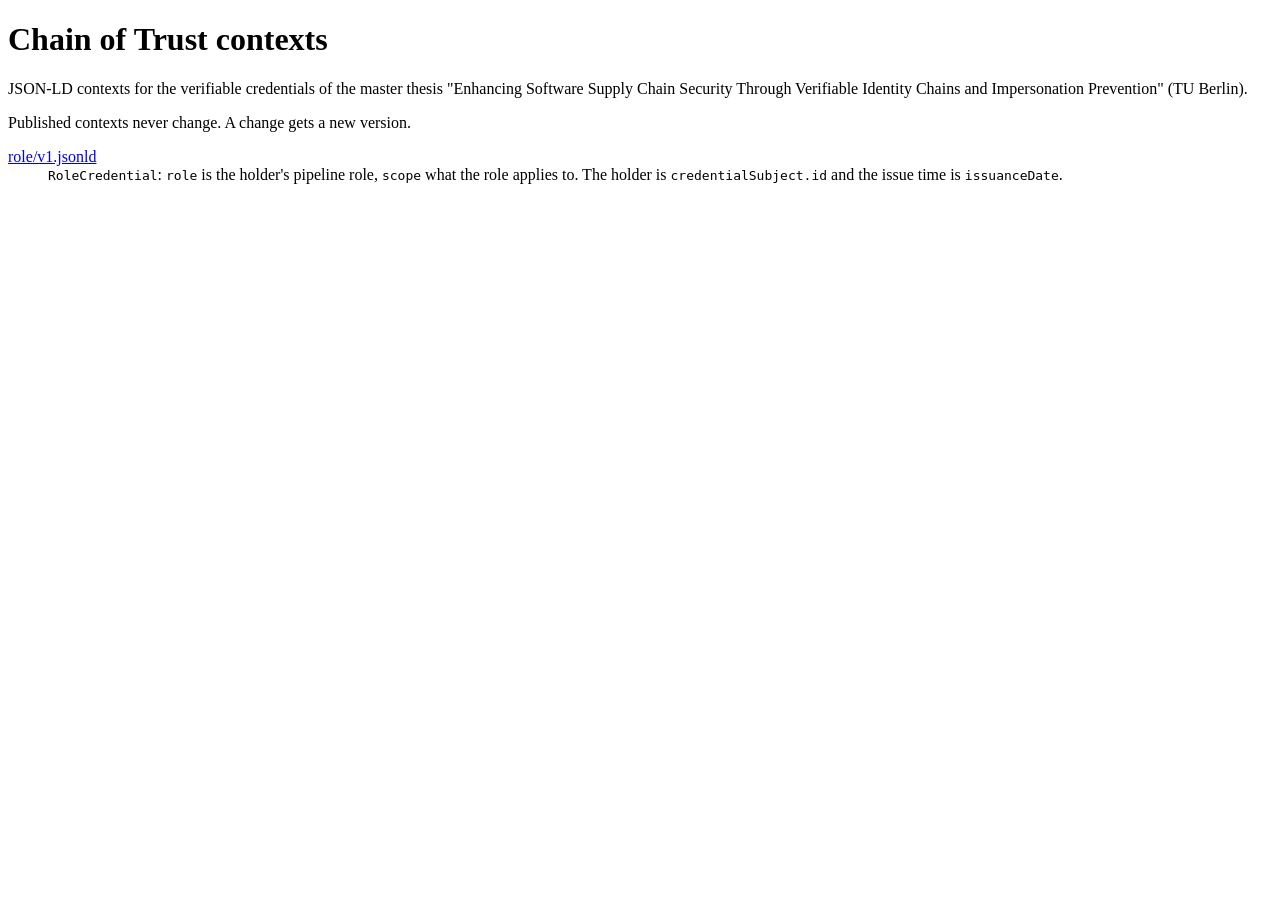
==== index.html @ 3a94186d "Add the RoleCredential JSON-LD context v1 Defines role and scope for the W3C verifiable credential v" ====
<!doctype html>
<html lang="en">
<head>
  <meta charset="utf-8">
  <meta name="viewport" content="width=device-width, initial-scale=1">
  <title>Chain of Trust contexts</title>
</head>
<body>
  <h1>Chain of Trust contexts</h1>
  <p>JSON-LD contexts for the verifiable credentials of the master thesis "Enhancing Software Supply Chain Security
    Through Verifiable Identity Chains and Impersonation Prevention" (TU Berlin).</p>
  <p>Published contexts never change. A change gets a new version.</p>
  <dl>
    <dt><a href="role/v1.jsonld">role/v1.jsonld</a></dt>
    <dd><code>RoleCredential</code>: <code>role</code> is the holder's pipeline role, <code>scope</code> what the role
      applies to. The holder is <code>credentialSubject.id</code> and the issue time is <code>issuanceDate</code>.</dd>
  </dl>
</body>
</html>
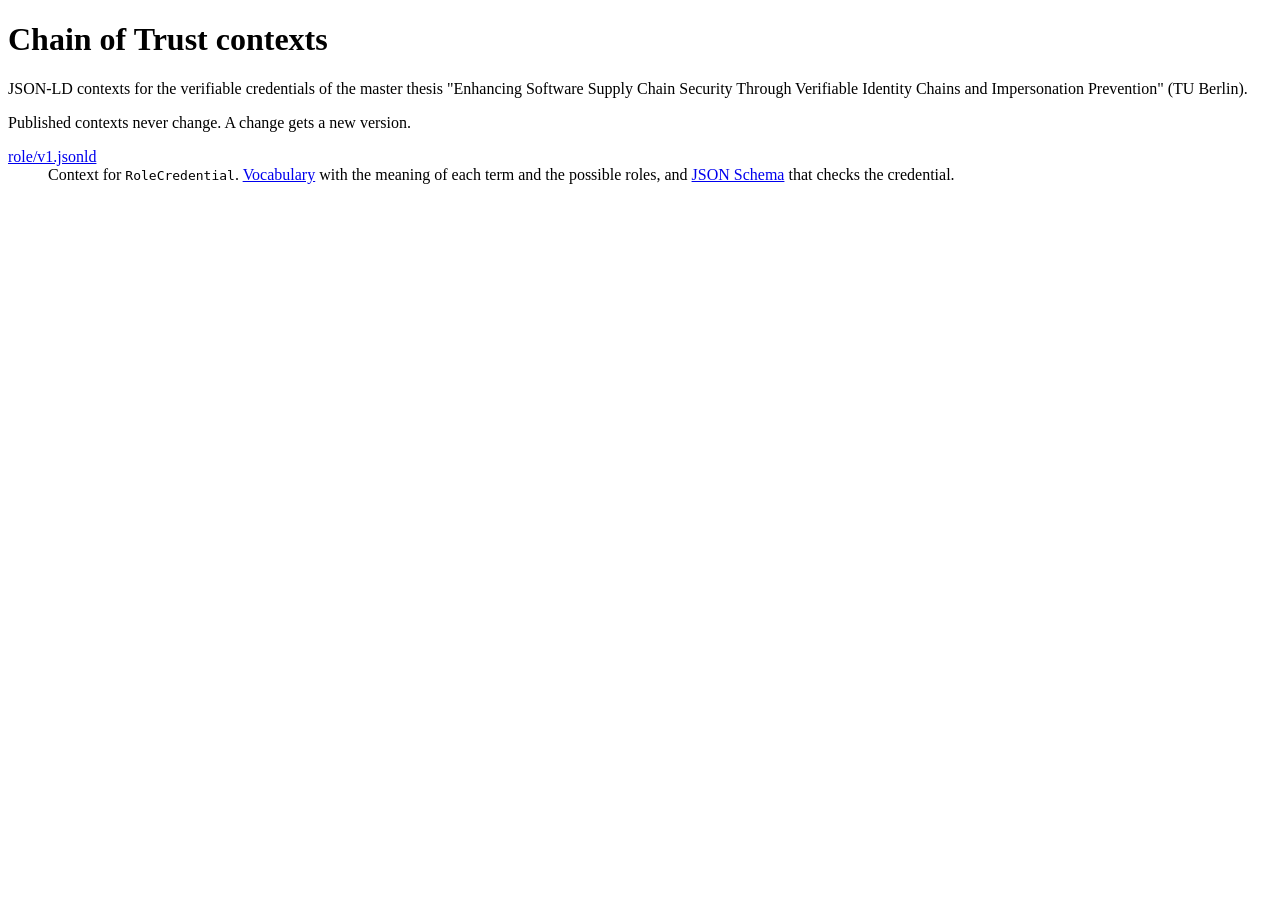
==== commit 3d4c3fcd: "Add the role vocabulary, actor types and JSON Schema The context now limits role to seven defined va" ====
--- a/index.html
+++ b/index.html
@@ -12,8 +12,8 @@
   <p>Published contexts never change. A change gets a new version.</p>
   <dl>
     <dt><a href="role/v1.jsonld">role/v1.jsonld</a></dt>
-    <dd><code>RoleCredential</code>: <code>role</code> is the holder's pipeline role, <code>scope</code> what the role
-      applies to. The holder is <code>credentialSubject.id</code> and the issue time is <code>issuanceDate</code>.</dd>
+    <dd>Context for <code>RoleCredential</code>. <a href="role/v1">Vocabulary</a> with the meaning of each term and
+      the possible roles, and <a href="role/v1.schema.json">JSON Schema</a> that checks the credential.</dd>
   </dl>
 </body>
 </html>
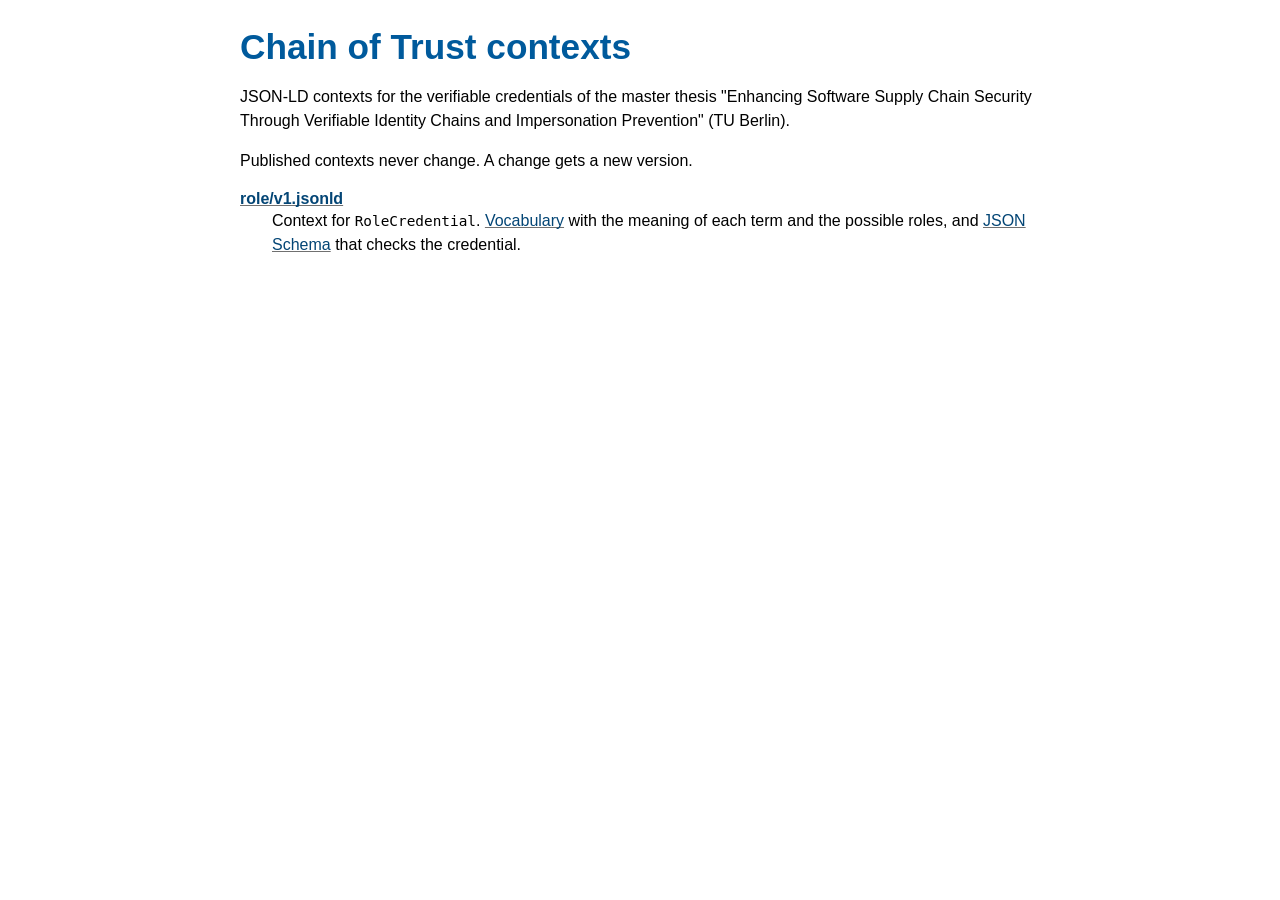
==== commit 99c531ee: "Use the W3C vocabulary fonts and colors A shared style.css takes the fonts and colors of the W3C cre" ====
--- a/index.html
+++ b/index.html
@@ -3,6 +3,7 @@
 <head>
   <meta charset="utf-8">
   <meta name="viewport" content="width=device-width, initial-scale=1">
+  <link rel="stylesheet" href="style.css">
   <title>Chain of Trust contexts</title>
 </head>
 <body>
--- a/style.css
+++ b/style.css
@@ -0,0 +1,56 @@
+/* Fonts and colors of the W3C vocabulary pages (https://www.w3.org/StyleSheets/TR/2021/base.css). */
+:root {
+  color-scheme: light;
+  --text: black;
+  --bg: white;
+  --heading-text: #005a9c;
+  --a-normal-text: #034575;
+  --a-normal-underline: #707070;
+  --a-visited-underline: #bbb;
+  --a-active-text: #c00;
+  --term-border: darkgrey;
+}
+
+body {
+  max-width: 50em;
+  margin: 0 auto 4em;
+  padding: 1.6em 1.5em 0;
+  line-height: 1.5;
+  font-family: sans-serif;
+  overflow-wrap: break-word;
+  color: var(--text);
+  background-color: var(--bg);
+}
+
+h1, h2, h3, dt {
+  font: 100% sans-serif;
+  font-family: inherit;
+  line-height: 1.2;
+}
+h1, h2, h3 { color: var(--heading-text); }
+h1 { font-size: 220%; font-weight: bold; margin: 0 0 .5em; }
+h2 { font-size: 140%; margin-top: 3rem; }
+h3 { font-size: 120%; margin-top: 2rem; }
+dt { font-weight: bold; }
+dd { margin-left: 2em; margin-bottom: .75em; }
+
+pre, code {
+  font-family: Menlo, Consolas, "DejaVu Sans Mono", Monaco, monospace;
+  font-size: .9em;
+}
+
+a[href] {
+  color: var(--a-normal-text);
+  text-decoration-color: var(--a-normal-underline);
+  text-decoration-skip-ink: none;
+}
+a:visited { text-decoration-color: var(--a-visited-underline); }
+a[href]:focus, a[href]:hover { text-decoration-thickness: 2px; }
+a[href]:active { color: var(--a-active-text); text-decoration-color: var(--a-active-text); }
+
+section.term { border-bottom: 1px solid var(--term-border); padding-bottom: .5em; }
+
+@media (max-width: 30em) {
+  body { padding: 1em 16px 0; }
+  h1 { font-size: 170%; }
+}
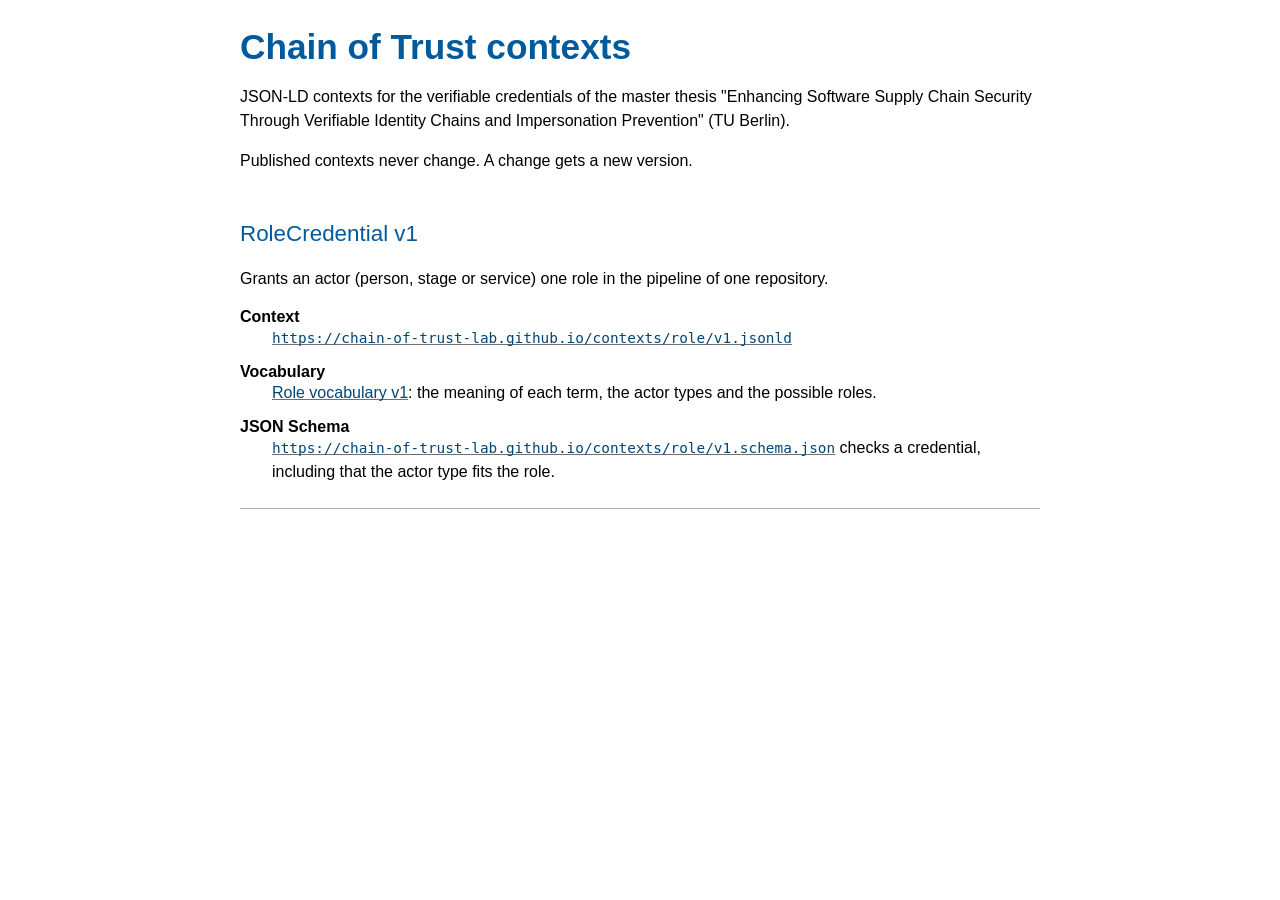
==== commit c8f0033f: "Lay out the index like the vocabulary page Each credential gets its own section with the full URLs o" ====
--- a/index.html
+++ b/index.html
@@ -11,10 +11,19 @@
   <p>JSON-LD contexts for the verifiable credentials of the master thesis "Enhancing Software Supply Chain Security
     Through Verifiable Identity Chains and Impersonation Prevention" (TU Berlin).</p>
   <p>Published contexts never change. A change gets a new version.</p>
-  <dl>
-    <dt><a href="role/v1.jsonld">role/v1.jsonld</a></dt>
-    <dd>Context for <code>RoleCredential</code>. <a href="role/v1">Vocabulary</a> with the meaning of each term and
-      the possible roles, and <a href="role/v1.schema.json">JSON Schema</a> that checks the credential.</dd>
-  </dl>
+  <section class="term">
+    <h2 id="role-v1">RoleCredential v1</h2>
+    <p>Grants an actor (person, stage or service) one role in the pipeline of one repository.</p>
+    <dl>
+      <dt>Context</dt>
+      <dd><a href="role/v1.jsonld"><code>https://chain-of-trust-lab.github.io/contexts/role/v1.jsonld</code></a></dd>
+      <dt>Vocabulary</dt>
+      <dd><a href="role/v1">Role vocabulary v1</a>: the meaning of each term, the actor types and the possible
+        roles.</dd>
+      <dt>JSON Schema</dt>
+      <dd><a href="role/v1.schema.json"><code>https://chain-of-trust-lab.github.io/contexts/role/v1.schema.json</code></a>
+        checks a credential, including that the actor type fits the role.</dd>
+    </dl>
+  </section>
 </body>
 </html>
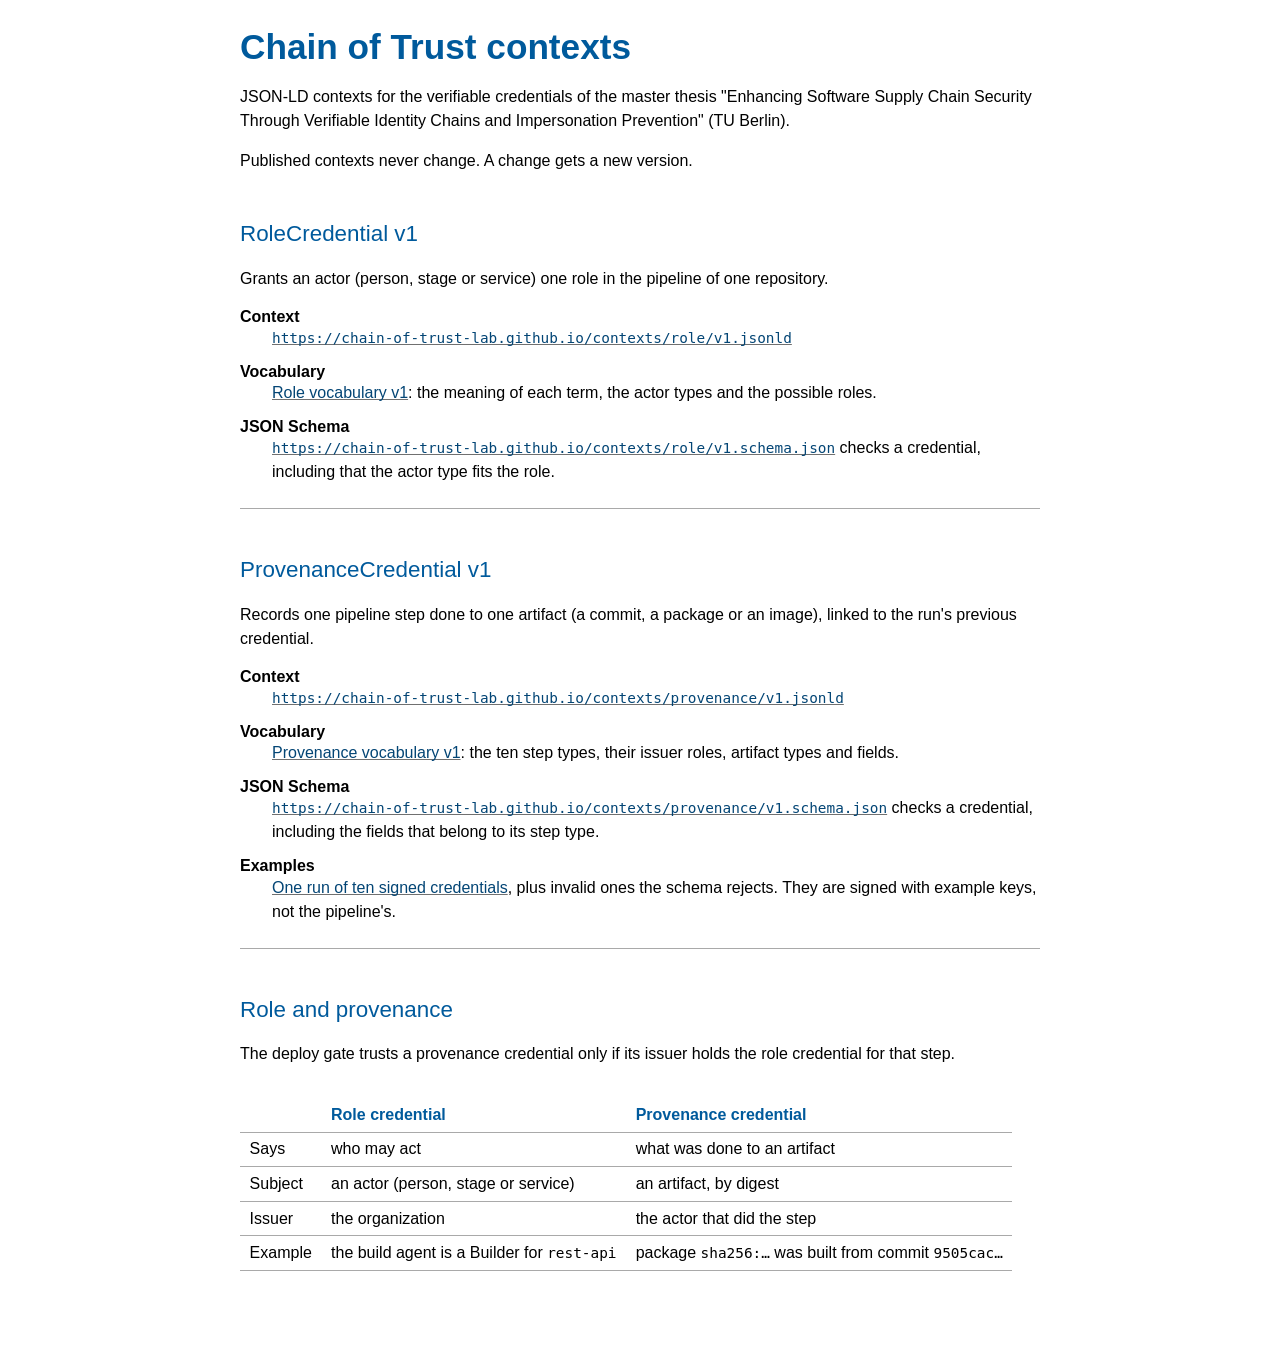
==== commit 1af5dc84: "Add the ProvenanceCredential v1 context, vocabulary and JSON Schema Ten step credential types with a" ====
--- a/index.html
+++ b/index.html
@@ -25,5 +25,40 @@
         checks a credential, including that the actor type fits the role.</dd>
     </dl>
   </section>
+  <section class="term">
+    <h2 id="provenance-v1">ProvenanceCredential v1</h2>
+    <p>Records one pipeline step done to one artifact (a commit, a package or an image), linked to the run's
+      previous credential.</p>
+    <dl>
+      <dt>Context</dt>
+      <dd><a href="provenance/v1.jsonld"><code>https://chain-of-trust-lab.github.io/contexts/provenance/v1.jsonld</code></a></dd>
+      <dt>Vocabulary</dt>
+      <dd><a href="provenance/v1">Provenance vocabulary v1</a>: the ten step types, their issuer roles, artifact
+        types and fields.</dd>
+      <dt>JSON Schema</dt>
+      <dd><a href="provenance/v1.schema.json"><code>https://chain-of-trust-lab.github.io/contexts/provenance/v1.schema.json</code></a>
+        checks a credential, including the fields that belong to its step type.</dd>
+      <dt>Examples</dt>
+      <dd><a href="https://github.com/chain-of-trust-lab/contexts/tree/main/provenance/examples">One run of ten
+        signed credentials</a>, plus invalid ones the schema rejects. They are signed with example keys, not the
+        pipeline's.</dd>
+    </dl>
+  </section>
+  <h2 id="role-and-provenance">Role and provenance</h2>
+  <p>The deploy gate trusts a provenance credential only if its issuer holds the role credential for that step.</p>
+  <div class="scroll">
+  <table>
+    <thead>
+      <tr><th></th><th>Role credential</th><th>Provenance credential</th></tr>
+    </thead>
+    <tbody>
+      <tr><td>Says</td><td>who may act</td><td>what was done to an artifact</td></tr>
+      <tr><td>Subject</td><td>an actor (person, stage or service)</td><td>an artifact, by digest</td></tr>
+      <tr><td>Issuer</td><td>the organization</td><td>the actor that did the step</td></tr>
+      <tr><td>Example</td><td>the build agent is a Builder for <code>rest-api</code></td>
+        <td>package <code>sha256:…</code> was built from commit <code>9505cac…</code></td></tr>
+    </tbody>
+  </table>
+  </div>
 </body>
 </html>
--- a/style.css
+++ b/style.css
@@ -50,6 +50,12 @@
 
 section.term { border-bottom: 1px solid var(--term-border); padding-bottom: .5em; }
 
+.scroll { overflow-x: auto; }
+table { border-collapse: collapse; margin: 1em 0; }
+th, td { border-bottom: 1px solid var(--term-border); padding: .3em .6em; text-align: left; vertical-align: top; }
+th { color: var(--heading-text); }
+td code { white-space: nowrap; }
+
 @media (max-width: 30em) {
   body { padding: 1em 16px 0; }
   h1 { font-size: 170%; }
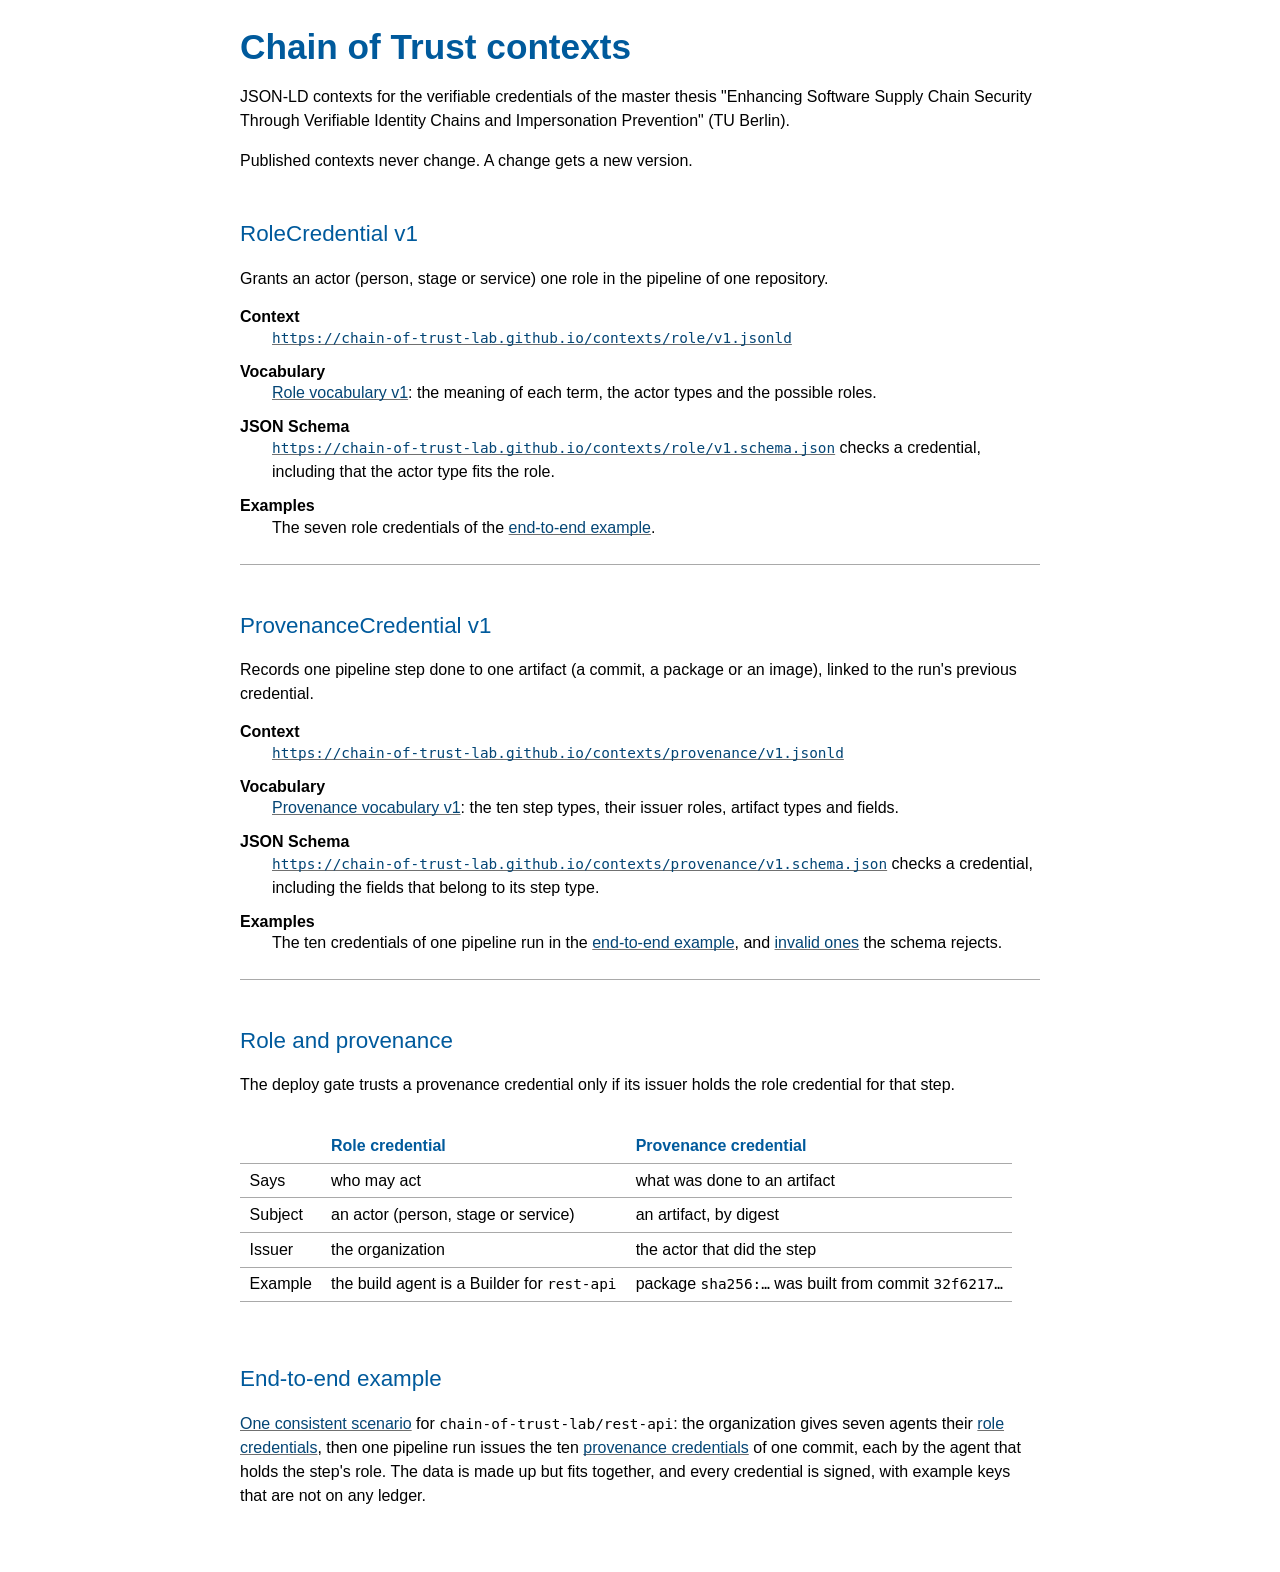
==== commit ff9c699b: "Add an end-to-end example of role and provenance credentials One consistent scenario for chain-of-tr" ====
--- a/index.html
+++ b/index.html
@@ -23,6 +23,8 @@
       <dt>JSON Schema</dt>
       <dd><a href="role/v1.schema.json"><code>https://chain-of-trust-lab.github.io/contexts/role/v1.schema.json</code></a>
         checks a credential, including that the actor type fits the role.</dd>
+      <dt>Examples</dt>
+      <dd>The seven role credentials of the <a href="#examples">end-to-end example</a>.</dd>
     </dl>
   </section>
   <section class="term">
@@ -39,9 +41,9 @@
       <dd><a href="provenance/v1.schema.json"><code>https://chain-of-trust-lab.github.io/contexts/provenance/v1.schema.json</code></a>
         checks a credential, including the fields that belong to its step type.</dd>
       <dt>Examples</dt>
-      <dd><a href="https://github.com/chain-of-trust-lab/contexts/tree/main/provenance/examples">One run of ten
-        signed credentials</a>, plus invalid ones the schema rejects. They are signed with example keys, not the
-        pipeline's.</dd>
+      <dd>The ten credentials of one pipeline run in the <a href="#examples">end-to-end example</a>, and
+        <a href="https://github.com/chain-of-trust-lab/contexts/tree/main/provenance/examples/invalid">invalid ones</a>
+        the schema rejects.</dd>
     </dl>
   </section>
   <h2 id="role-and-provenance">Role and provenance</h2>
@@ -56,9 +58,17 @@
       <tr><td>Subject</td><td>an actor (person, stage or service)</td><td>an artifact, by digest</td></tr>
       <tr><td>Issuer</td><td>the organization</td><td>the actor that did the step</td></tr>
       <tr><td>Example</td><td>the build agent is a Builder for <code>rest-api</code></td>
-        <td>package <code>sha256:…</code> was built from commit <code>9505cac…</code></td></tr>
+        <td>package <code>sha256:…</code> was built from commit <code>32f6217…</code></td></tr>
     </tbody>
   </table>
   </div>
+  <h2 id="examples">End-to-end example</h2>
+  <p><a href="https://github.com/chain-of-trust-lab/contexts/tree/main/examples">One consistent scenario</a> for
+    <code>chain-of-trust-lab/rest-api</code>: the organization gives seven agents their
+    <a href="https://github.com/chain-of-trust-lab/contexts/tree/main/examples/role">role credentials</a>, then one
+    pipeline run issues the ten
+    <a href="https://github.com/chain-of-trust-lab/contexts/tree/main/examples/provenance">provenance credentials</a>
+    of one commit, each by the agent that holds the step's role. The data is made up but fits together, and every
+    credential is signed, with example keys that are not on any ledger.</p>
 </body>
 </html>
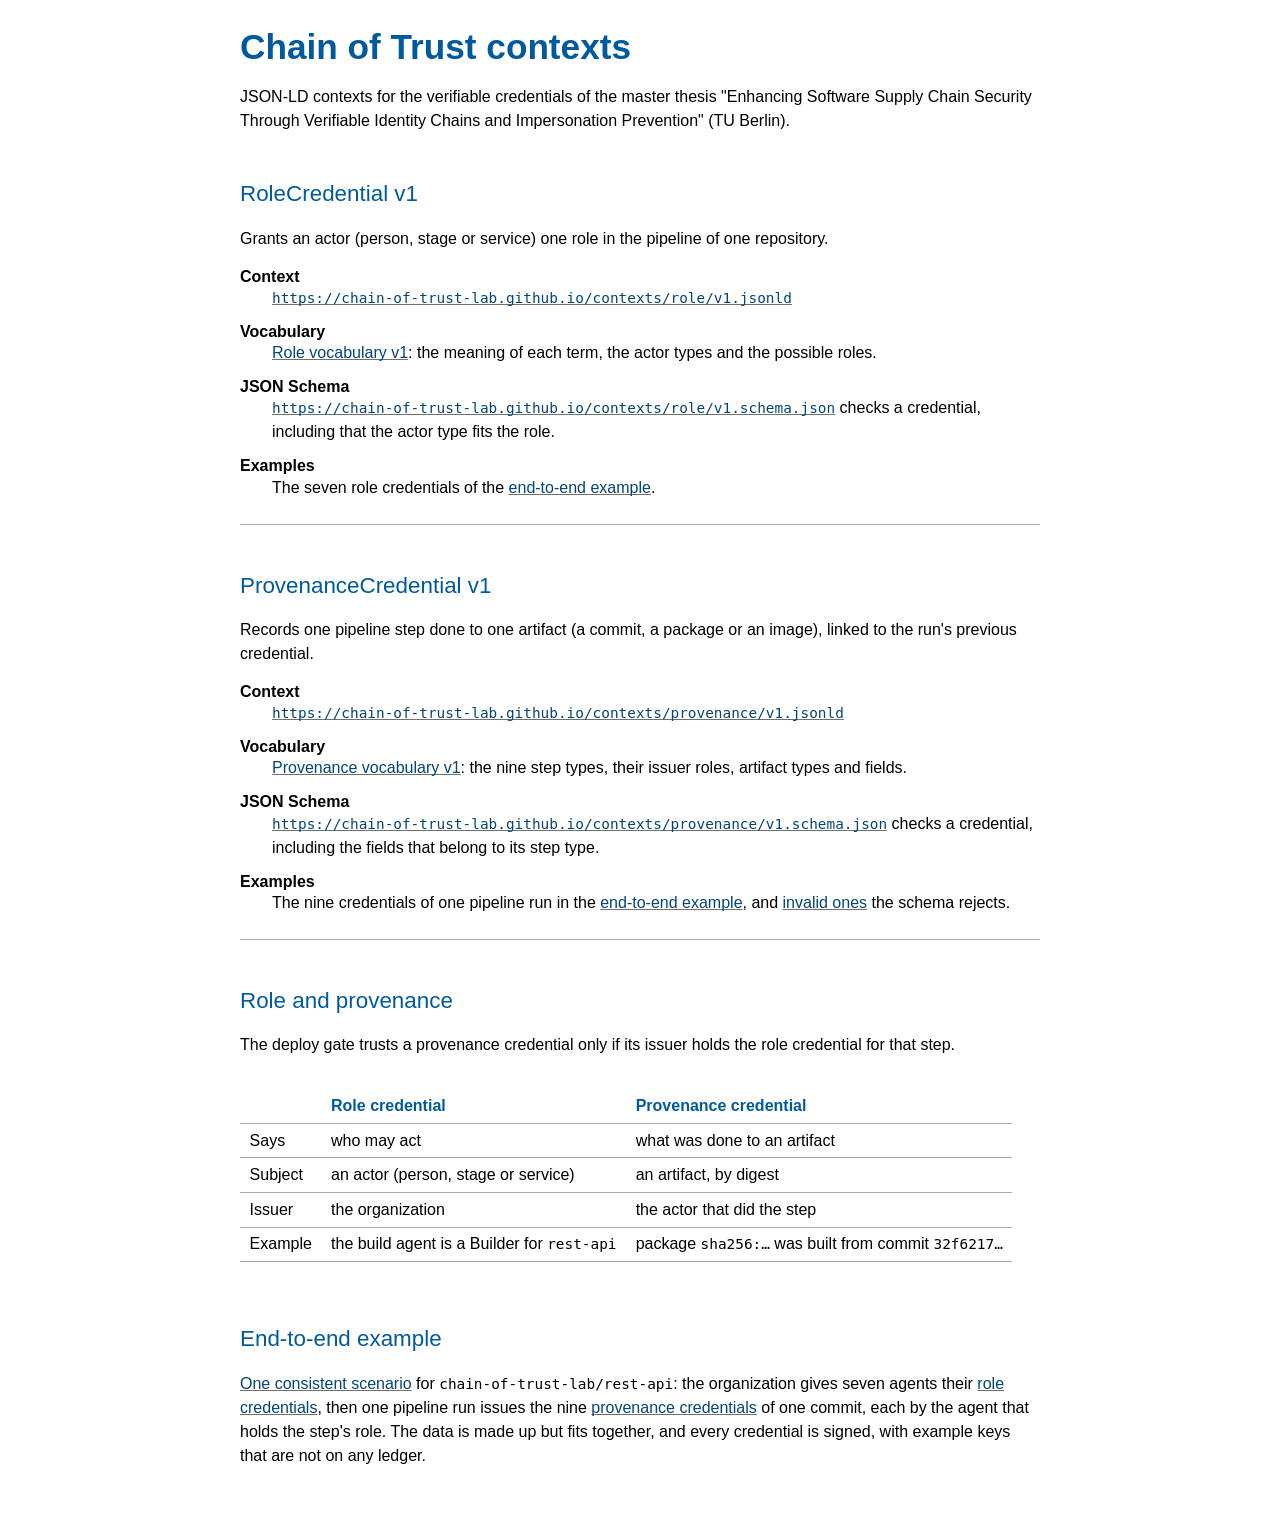
==== commit ea2715d4: "Drop SourceTestedCredential and add the unit-test report to PackageBuilt Build Package now compiles," ====
--- a/index.html
+++ b/index.html
@@ -10,7 +10,6 @@
   <h1>Chain of Trust contexts</h1>
   <p>JSON-LD contexts for the verifiable credentials of the master thesis "Enhancing Software Supply Chain Security
     Through Verifiable Identity Chains and Impersonation Prevention" (TU Berlin).</p>
-  <p>Published contexts never change. A change gets a new version.</p>
   <section class="term">
     <h2 id="role-v1">RoleCredential v1</h2>
     <p>Grants an actor (person, stage or service) one role in the pipeline of one repository.</p>
@@ -35,13 +34,13 @@
       <dt>Context</dt>
       <dd><a href="provenance/v1.jsonld"><code>https://chain-of-trust-lab.github.io/contexts/provenance/v1.jsonld</code></a></dd>
       <dt>Vocabulary</dt>
-      <dd><a href="provenance/v1">Provenance vocabulary v1</a>: the ten step types, their issuer roles, artifact
+      <dd><a href="provenance/v1">Provenance vocabulary v1</a>: the nine step types, their issuer roles, artifact
         types and fields.</dd>
       <dt>JSON Schema</dt>
       <dd><a href="provenance/v1.schema.json"><code>https://chain-of-trust-lab.github.io/contexts/provenance/v1.schema.json</code></a>
         checks a credential, including the fields that belong to its step type.</dd>
       <dt>Examples</dt>
-      <dd>The ten credentials of one pipeline run in the <a href="#examples">end-to-end example</a>, and
+      <dd>The nine credentials of one pipeline run in the <a href="#examples">end-to-end example</a>, and
         <a href="https://github.com/chain-of-trust-lab/contexts/tree/main/provenance/examples/invalid">invalid ones</a>
         the schema rejects.</dd>
     </dl>
@@ -66,7 +65,7 @@
   <p><a href="https://github.com/chain-of-trust-lab/contexts/tree/main/examples">One consistent scenario</a> for
     <code>chain-of-trust-lab/rest-api</code>: the organization gives seven agents their
     <a href="https://github.com/chain-of-trust-lab/contexts/tree/main/examples/role">role credentials</a>, then one
-    pipeline run issues the ten
+    pipeline run issues the nine
     <a href="https://github.com/chain-of-trust-lab/contexts/tree/main/examples/provenance">provenance credentials</a>
     of one commit, each by the agent that holds the step's role. The data is made up but fits together, and every
     credential is signed, with example keys that are not on any ledger.</p>
